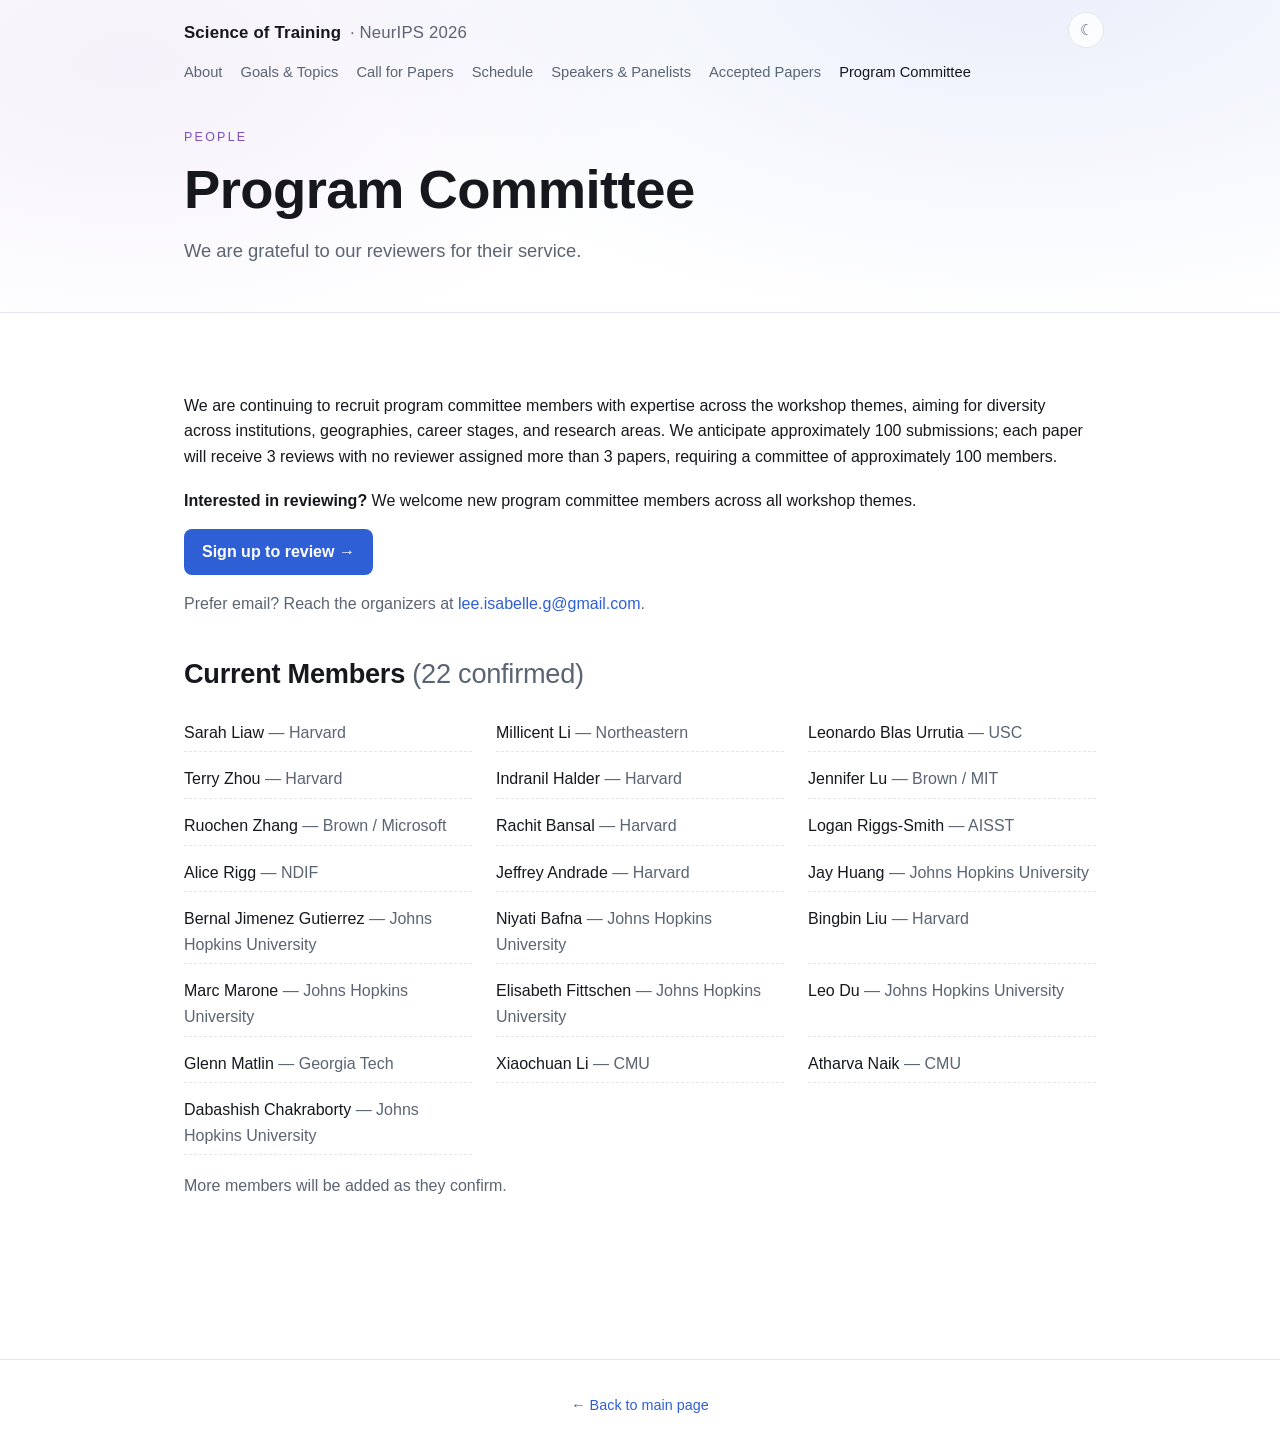
==== committee.html @ bef94667 "Add program committee sign-up form button Link the reviewer call-to-action to the Google Form (opens" ====
<!DOCTYPE html>
<html lang="en">
<head>
  <meta charset="UTF-8" />
  <meta name="viewport" content="width=device-width, initial-scale=1.0" />
  <title>Program Committee — Science of Training Workshop @ NeurIPS 2026</title>
  <link rel="icon" type="image/svg+xml" href="assets/logos/favicon.svg" />
  <link rel="apple-touch-icon" href="assets/logos/avatar-dark-1024.png" />
  <link rel="stylesheet" href="assets/styles.css" />
  <script>
    (function () {
      try {
        var t = localStorage.getItem('theme');
        if (t === 'light' || t === 'dark') document.documentElement.setAttribute('data-theme', t);
      } catch (e) {}
    })();
  </script>
</head>
<body>
  <button id="theme-toggle" class="theme-toggle" type="button" aria-label="Toggle theme">☾</button>
  <header class="hero compact">
    <nav class="nav">
      <a class="brand" href="index.html">Science of Training <span class="brand-sub">· NeurIPS 2026</span></a>
      <ul class="nav-links">
        <li><a href="index.html#about">About</a></li>
        <li><a href="index.html#goals">Goals &amp; Topics</a></li>
        <li><a href="index.html#cfp">Call for Papers</a></li>
        <li><a href="index.html#schedule">Schedule</a></li>
        <li><a href="index.html#speakers">Speakers &amp; Panelists</a></li>
        <li><a href="papers.html">Accepted Papers</a></li>
        <li><a href="committee.html" class="active">Program Committee</a></li>
      </ul>
    </nav>
    <div class="hero-inner">
      <p class="eyebrow">People</p>
      <h1>Program Committee</h1>
      <p class="tagline">We are grateful to our reviewers for their service.</p>
    </div>
  </header>

  <main>
    <section class="section">
      <p>
        We are continuing to recruit program committee members with expertise across the workshop
        themes, aiming for diversity across institutions, geographies, career stages, and research
        areas. We anticipate approximately 100 submissions; each paper will receive 3 reviews with
        no reviewer assigned more than 3 papers, requiring a committee of approximately 100 members.
      </p>

      <p style="margin-top:18px;"><strong>Interested in reviewing?</strong> We welcome new program committee members across all workshop themes.</p>
      <p class="cta-row">
        <a class="button" href="https://forms.gle/iaYjj65b7GomL1wN6" target="_blank" rel="noopener">Sign up to review →</a>
      </p>
      <p class="muted">Prefer email? Reach the organizers at <a href="mailto:lee.isabelle.g@gmail.com">lee.isabelle.g@gmail.com</a>.</p>

      <h2 style="margin-top:36px;">Current Members <span class="muted" style="font-weight:400;">(22 confirmed)</span></h2>
      <ul class="committee-list">
        <li><span class="pc-name">Sarah Liaw</span> <span class="pc-affil">— Harvard</span></li>
        <li><span class="pc-name">Millicent Li</span> <span class="pc-affil">— Northeastern</span></li>
        <li><span class="pc-name">Leonardo Blas Urrutia</span> <span class="pc-affil">— USC</span></li>
        <li><span class="pc-name">Terry Zhou</span> <span class="pc-affil">— Harvard</span></li>
        <li><span class="pc-name">Indranil Halder</span> <span class="pc-affil">— Harvard</span></li>
        <li><span class="pc-name">Jennifer Lu</span> <span class="pc-affil">— Brown / MIT</span></li>
        <li><span class="pc-name">Ruochen Zhang</span> <span class="pc-affil">— Brown / Microsoft</span></li>
        <li><span class="pc-name">Rachit Bansal</span> <span class="pc-affil">— Harvard</span></li>
        <li><span class="pc-name">Logan Riggs-Smith</span> <span class="pc-affil">— AISST</span></li>
        <li><span class="pc-name">Alice Rigg</span> <span class="pc-affil">— NDIF</span></li>
        <li><span class="pc-name">Jeffrey Andrade</span> <span class="pc-affil">— Harvard</span></li>
        <li><span class="pc-name">Jay Huang</span> <span class="pc-affil">— Johns Hopkins University</span></li>
        <li><span class="pc-name">Bernal Jimenez Gutierrez</span> <span class="pc-affil">— Johns Hopkins University</span></li>
        <li><span class="pc-name">Niyati Bafna</span> <span class="pc-affil">— Johns Hopkins University</span></li>
        <li><span class="pc-name">Bingbin Liu</span> <span class="pc-affil">— Harvard</span></li>
        <li><span class="pc-name">Marc Marone</span> <span class="pc-affil">— Johns Hopkins University</span></li>
        <li><span class="pc-name">Elisabeth Fittschen</span> <span class="pc-affil">— Johns Hopkins University</span></li>
        <li><span class="pc-name">Leo Du</span> <span class="pc-affil">— Johns Hopkins University</span></li>
        <li><span class="pc-name">Glenn Matlin</span> <span class="pc-affil">— Georgia Tech</span></li>
        <li><span class="pc-name">Xiaochuan Li</span> <span class="pc-affil">— CMU</span></li>
        <li><span class="pc-name">Atharva Naik</span> <span class="pc-affil">— CMU</span></li>
        <li><span class="pc-name">Dabashish Chakraborty</span> <span class="pc-affil">— Johns Hopkins University</span></li>
      </ul>
      <p class="muted" style="margin-top:18px;">More members will be added as they confirm.</p>
    </section>
  </main>

  <footer class="footer">
    <p><a href="index.html">← Back to main page</a></p>
  </footer>
  <script>
    (function () {
      var btn = document.getElementById('theme-toggle');
      if (!btn) return;
      var mq = window.matchMedia('(prefers-color-scheme: dark)');
      function current() {
        var t = document.documentElement.getAttribute('data-theme');
        if (t === 'light' || t === 'dark') return t;
        return mq.matches ? 'dark' : 'light';
      }
      function render() {
        var c = current();
        btn.textContent = c === 'dark' ? '☀' : '☾';
        btn.setAttribute('aria-label', c === 'dark' ? 'Switch to light theme' : 'Switch to dark theme');
      }
      btn.addEventListener('click', function () {
        var next = current() === 'dark' ? 'light' : 'dark';
        document.documentElement.setAttribute('data-theme', next);
        try { localStorage.setItem('theme', next); } catch (e) {}
        render();
      });
      mq.addEventListener && mq.addEventListener('change', render);
      render();
    })();
  </script>
</body>
</html>
---- assets/styles.css ----
/* Theme tokens
   - Light is the default in :root.
   - prefers-color-scheme: dark applies dark tokens when no explicit theme is set.
   - [data-theme="dark"] / [data-theme="light"] override the OS preference. */

:root,
:root[data-theme="light"] {
  color-scheme: light;
  --bg: #ffffff;
  --bg-alt: #f5f7fb;
  --surface: #ffffff;
  --fg: #16181d;
  --fg-muted: #5b6472;
  --accent: #2f5fd4;
  --accent-2: #7c4fc4;
  --accent-hover: #1f4cb8;
  --border: #e3e6ec;
  --border-soft: #ecedf2;
  --button-fg: #ffffff;
  --accent-soft-bg: rgba(47, 95, 212, 0.10);
  --accent-soft-border: rgba(47, 95, 212, 0.30);
  --accent-2-soft-bg: rgba(124, 79, 196, 0.10);
  --accent-2-soft-border: rgba(124, 79, 196, 0.30);
  --hero-glow-1: rgba(47, 95, 212, 0.10);
  --hero-glow-2: rgba(124, 79, 196, 0.08);
  --max: 960px;
}

:root[data-theme="dark"] {
  color-scheme: dark;
  --bg: #0b0d12;
  --bg-alt: #11141b;
  --surface: #161a23;
  --fg: #e6e8ef;
  --fg-muted: #9aa3b2;
  --accent: #7aa2f7;
  --accent-2: #bb9af7;
  --accent-hover: #9bbcff;
  --border: #232836;
  --border-soft: #1c2030;
  --button-fg: #0b0d12;
  --accent-soft-bg: rgba(122, 162, 247, 0.15);
  --accent-soft-border: rgba(122, 162, 247, 0.35);
  --accent-2-soft-bg: rgba(187, 154, 247, 0.12);
  --accent-2-soft-border: rgba(187, 154, 247, 0.35);
  --hero-glow-1: rgba(122, 162, 247, 0.18);
  --hero-glow-2: rgba(187, 154, 247, 0.12);
}

@media (prefers-color-scheme: dark) {
  :root:not([data-theme]) {
    color-scheme: dark;
    --bg: #0b0d12;
    --bg-alt: #11141b;
    --surface: #161a23;
    --fg: #e6e8ef;
    --fg-muted: #9aa3b2;
    --accent: #7aa2f7;
    --accent-2: #bb9af7;
    --accent-hover: #9bbcff;
    --border: #232836;
    --border-soft: #1c2030;
    --button-fg: #0b0d12;
    --accent-soft-bg: rgba(122, 162, 247, 0.15);
    --accent-soft-border: rgba(122, 162, 247, 0.35);
    --accent-2-soft-bg: rgba(187, 154, 247, 0.12);
    --accent-2-soft-border: rgba(187, 154, 247, 0.35);
    --hero-glow-1: rgba(122, 162, 247, 0.18);
    --hero-glow-2: rgba(187, 154, 247, 0.12);
  }
}

* { box-sizing: border-box; }

html, body {
  margin: 0;
  padding: 0;
  background: var(--bg);
  color: var(--fg);
  font-family: -apple-system, BlinkMacSystemFont, "Segoe UI", "Inter", Roboto,
    "Helvetica Neue", Arial, sans-serif;
  line-height: 1.6;
  -webkit-font-smoothing: antialiased;
}

a { color: var(--accent); text-decoration: none; }
a:hover { text-decoration: underline; }

/* Hero */
.hero {
  background:
    radial-gradient(1200px 600px at 80% -10%, var(--hero-glow-1), transparent 60%),
    radial-gradient(900px 500px at 10% 20%, var(--hero-glow-2), transparent 60%),
    var(--bg);
  border-bottom: 1px solid var(--border);
  padding-bottom: 80px;
}
.hero.compact { padding-bottom: 24px; }

.nav {
  display: flex;
  align-items: center;
  justify-content: space-between;
  flex-wrap: wrap;
  gap: 12px;
  max-width: var(--max);
  margin: 0 auto;
  padding: 20px 24px;
}
.brand {
  font-weight: 700;
  font-size: 1.05rem;
  letter-spacing: 0.01em;
  color: var(--fg);
}

/* Theme-aware image swap: any element with .logo-light is shown in light mode,
   .logo-dark in dark mode. Works with the data-theme override and the
   prefers-color-scheme fallback. */
.logo-dark { display: none; }
:root[data-theme="dark"] .logo-light { display: none; }
:root[data-theme="dark"] .logo-dark { display: block; }
@media (prefers-color-scheme: dark) {
  :root:not([data-theme]) .logo-light { display: none; }
  :root:not([data-theme]) .logo-dark { display: block; }
}

/* Hero lockup figure */
.hero-lockup {
  margin: 0 0 22px;
  line-height: 1;
}
.hero-lockup img {
  width: 100%;
  max-width: 740px;
  height: auto;
}
.brand-sub {
  color: var(--fg-muted);
  font-weight: 400;
  margin-left: 4px;
}
.nav-links {
  list-style: none;
  display: flex;
  align-items: center;
  gap: 18px;
  flex-wrap: wrap;
  margin: 0;
  padding: 0;
}
.nav-links a {
  color: var(--fg-muted);
  font-size: 0.92rem;
}
.nav-links a:hover,
.nav-links a.active {
  color: var(--fg);
  text-decoration: none;
}

/* Theme toggle — pinned just above the right edge of the nav content */
.theme-toggle {
  position: fixed;
  top: 12px;
  right: max(16px, calc((100vw - var(--max)) / 2 + 16px));
  z-index: 50;
  background: color-mix(in srgb, var(--bg) 78%, transparent);
  backdrop-filter: blur(8px);
  -webkit-backdrop-filter: blur(8px);
  border: 1px solid var(--border);
  color: var(--fg-muted);
  border-radius: 999px;
  width: 36px;
  height: 36px;
  display: inline-flex;
  align-items: center;
  justify-content: center;
  cursor: pointer;
  font-size: 0.95rem;
  line-height: 1;
  padding: 0;
  font-family: inherit;
  transition: color 0.15s ease, border-color 0.15s ease, background 0.15s ease;
}
.theme-toggle:hover {
  color: var(--fg);
  border-color: var(--fg-muted);
}
.theme-toggle:focus-visible {
  outline: 2px solid var(--accent);
  outline-offset: 2px;
}

.hero-inner {
  max-width: var(--max);
  margin: 0 auto;
  padding: 60px 24px 0;
}
@media (max-width: 600px) {
  .hero { padding-bottom: 48px; }
  .hero-inner { padding: 24px 14px 0; }
  .nav { padding: 14px 16px; }
  .section { padding: 40px 16px; }

  /* Compact nav: smaller text, tighter gap, drop the redundant subtitle */
  .brand { font-size: 0.95rem; }
  .brand-sub { display: none; }
  .nav-links { gap: 10px 14px; }
  .nav-links a { font-size: 0.82rem; }

  /* Give the hero lockup a touch more room on small screens */
  .hero-lockup { margin-bottom: 18px; }
}
.hero.compact .hero-inner { padding-top: 24px; }

.eyebrow {
  text-transform: uppercase;
  letter-spacing: 0.18em;
  font-size: 0.78rem;
  color: var(--accent-2);
  margin: 0 0 12px;
}
.hero h1 {
  font-size: clamp(2rem, 4.5vw, 3.4rem);
  line-height: 1.1;
  margin: 0 0 16px;
  letter-spacing: -0.01em;
}
.tagline {
  font-size: 1.15rem;
  color: var(--fg-muted);
  margin: 0 0 22px;
  max-width: 640px;
}
.meta {
  display: flex;
  gap: 22px;
  color: var(--fg-muted);
  font-size: 0.95rem;
  flex-wrap: wrap;
  margin: 0;
}

/* Sections */
main { padding-bottom: 80px; }
.section {
  max-width: var(--max);
  margin: 0 auto;
  padding: 64px 24px;
}
.section.alt {
  background: var(--bg-alt);
  max-width: 100%;
  border-top: 1px solid var(--border);
  border-bottom: 1px solid var(--border);
}
.section.alt > * {
  max-width: var(--max);
  margin-left: auto;
  margin-right: auto;
}
.section h2 {
  font-size: 1.7rem;
  margin: 0 0 18px;
  letter-spacing: -0.01em;
}
.section h3 {
  margin-top: 28px;
  font-size: 1.1rem;
  color: var(--fg);
}
.muted { color: var(--fg-muted); }

.topics {
  columns: 2;
  column-gap: 32px;
  padding-left: 18px;
  margin: 8px 0 0;
}
.topics li { margin: 4px 0; }
@media (max-width: 600px) { .topics { columns: 1; } }

/* Goals grid */
.goals-grid {
  display: grid;
  grid-template-columns: repeat(auto-fit, minmax(260px, 1fr));
  gap: 18px;
  margin-top: 24px;
}
.goal {
  background: var(--surface);
  border: 1px solid var(--border);
  border-radius: 12px;
  padding: 22px;
}
.goal-title {
  margin: 0 0 4px;
  font-size: 1.5rem;
  letter-spacing: -0.01em;
  color: var(--fg);
}
.goal-num {
  color: var(--accent-2);
  margin-right: 6px;
}
.goal-sub {
  margin: 0 0 14px;
  color: var(--fg-muted);
  font-size: 0.95rem;
}
.goal ul {
  padding-left: 18px;
  margin: 0;
  color: var(--fg-muted);
  font-size: 0.95rem;
}
.goal ul li { margin: 6px 0; }

.status {
  display: inline-block;
  font-size: 0.72rem;
  text-transform: uppercase;
  letter-spacing: 0.1em;
  padding: 2px 8px;
  border-radius: 999px;
  margin-top: 8px;
}
.status.confirmed {
  background: var(--accent-soft-bg);
  color: var(--accent);
  border: 1px solid var(--accent-soft-border);
}
.status.tentative {
  background: var(--accent-2-soft-bg);
  color: var(--accent-2);
  border: 1px solid var(--accent-2-soft-border);
}

/* Dates */
.dates-grid {
  display: grid;
  grid-template-columns: repeat(auto-fit, minmax(180px, 1fr));
  gap: 14px;
  margin: 24px 0;
}
.date-card {
  background: var(--surface);
  border: 1px solid var(--border);
  border-radius: 10px;
  padding: 16px;
}
.date-label {
  font-size: 0.8rem;
  text-transform: uppercase;
  letter-spacing: 0.08em;
  color: var(--fg-muted);
  margin: 0 0 6px;
}
.date-value {
  font-size: 1.1rem;
  font-weight: 600;
  margin: 0;
}

.cta-row { margin-top: 12px; }
.button {
  display: inline-block;
  background: var(--accent);
  color: var(--button-fg);
  font-weight: 600;
  padding: 10px 18px;
  border-radius: 8px;
}
.button:hover { background: var(--accent-hover); text-decoration: none; }

/* Schedule */
.schedule {
  width: 100%;
  border-collapse: collapse;
  margin-top: 16px;
  display: block;
  overflow-x: auto;
  -webkit-overflow-scrolling: touch;
}
.schedule td {
  padding: 10px 12px;
  border-bottom: 1px solid var(--border);
  vertical-align: top;
}
.schedule .time {
  width: 80px;
  color: var(--accent);
  font-variant-numeric: tabular-nums;
  white-space: nowrap;
}

/* Info dot + popover bubble */
.info-dot {
  anchor-name: --dbg-anchor;
  appearance: none;
  display: inline-flex;
  align-items: center;
  justify-content: center;
  width: 18px;
  height: 18px;
  margin-left: 7px;
  padding: 0;
  border: 1px solid var(--accent-soft-border);
  border-radius: 50%;
  background: var(--accent-soft-bg);
  color: var(--accent);
  font-size: 0.72rem;
  font-weight: 700;
  line-height: 1;
  cursor: pointer;
  vertical-align: middle;
  transition: background 0.15s ease, transform 0.15s ease;
}
.info-dot:hover { background: var(--accent-soft-border); transform: translateY(-1px); }
.info-dot:focus-visible { outline: 2px solid var(--accent); outline-offset: 2px; }

.bubble {
  max-width: min(340px, calc(100vw - 32px));
  margin: 0;
  padding: 14px 16px;
  border: 1px solid var(--border);
  border-radius: 12px;
  background: var(--surface);
  color: var(--fg);
  box-shadow: 0 14px 40px rgba(0, 0, 0, 0.22);
  font-size: 0.9rem;
  line-height: 1.55;
}
.bubble p { margin: 0; }
.bubble p + p { margin-top: 8px; }
.bubble .bubble-title {
  font-weight: 700;
  color: var(--accent);
  margin-bottom: 6px;
}

/* Anchor the bubble just to the right of the dot where supported; otherwise
   it stays a centered card. Flips to the left/below if there's no room. */
@supports (anchor-name: --a) {
  .bubble {
    position: fixed;
    position-anchor: --dbg-anchor;
    top: anchor(top);
    left: anchor(right);
    margin-left: 10px;
    position-try-fallbacks: flip-inline, flip-block;
  }
}

/* Speakers */
.speakers-grid {
  display: grid;
  grid-template-columns: repeat(auto-fit, minmax(180px, 1fr));
  gap: 16px;
  margin-top: 16px;
}
.speaker {
  background: var(--surface);
  border: 1px solid var(--border);
  border-radius: 10px;
  padding: 16px;
}
.speaker .name { margin: 0; font-weight: 600; }
.speaker .affil { margin: 4px 0 0; color: var(--fg-muted); font-size: 0.9rem; }

/* Organizers */
.organizers-grid {
  display: grid;
  grid-template-columns: repeat(auto-fit, minmax(300px, 1fr));
  gap: 16px;
  margin-top: 16px;
}
.organizer {
  background: var(--surface);
  border: 1px solid var(--border);
  border-radius: 10px;
  padding: 18px 20px;
}
.organizer .name { margin: 0; font-weight: 600; }
.organizer .affil { margin: 4px 0 10px; color: var(--fg-muted); font-size: 0.9rem; }
.organizer .interests {
  margin: 6px 0 0;
  font-size: 0.85rem;
  color: var(--accent-2);
  font-style: italic;
  letter-spacing: 0.01em;
}

.bio-details {
  margin-top: 12px;
  border-top: 1px dashed var(--border);
  padding-top: 10px;
}
.bio-details summary {
  cursor: pointer;
  font-size: 0.85rem;
  color: var(--accent);
  list-style: none;
  user-select: none;
}
.bio-details summary::-webkit-details-marker { display: none; }
.bio-details summary::before {
  content: "▸ ";
  display: inline-block;
  transition: transform 0.15s ease;
}
.bio-details[open] summary::before {
  content: "▾ ";
}
.bio-details summary:hover { color: var(--accent-hover); }
.bio-details .bio {
  margin: 10px 0 0;
  font-size: 0.9rem;
  color: var(--fg-muted);
  line-height: 1.55;
}

/* Papers */
.papers {
  list-style: decimal;
  padding-left: 22px;
}
.papers li { margin: 18px 0; }
.paper-title { margin: 0; font-weight: 600; }
.paper-authors { margin: 4px 0 0; color: var(--fg-muted); font-size: 0.95rem; }
.paper-links { margin: 6px 0 0; font-size: 0.9rem; }

/* Committee */
.committee-list {
  list-style: none;
  padding: 0;
  margin: 16px 0 0;
  display: grid;
  grid-template-columns: repeat(auto-fit, minmax(260px, 1fr));
  gap: 8px 24px;
}
.committee-list li {
  padding: 6px 0;
  border-bottom: 1px dashed var(--border);
}
.pc-name { font-weight: 500; }
.pc-affil { color: var(--fg-muted); }

/* Footer */
.footer {
  border-top: 1px solid var(--border);
  padding: 20px 24px;
  text-align: center;
  color: var(--fg-muted);
  font-size: 0.9rem;
}
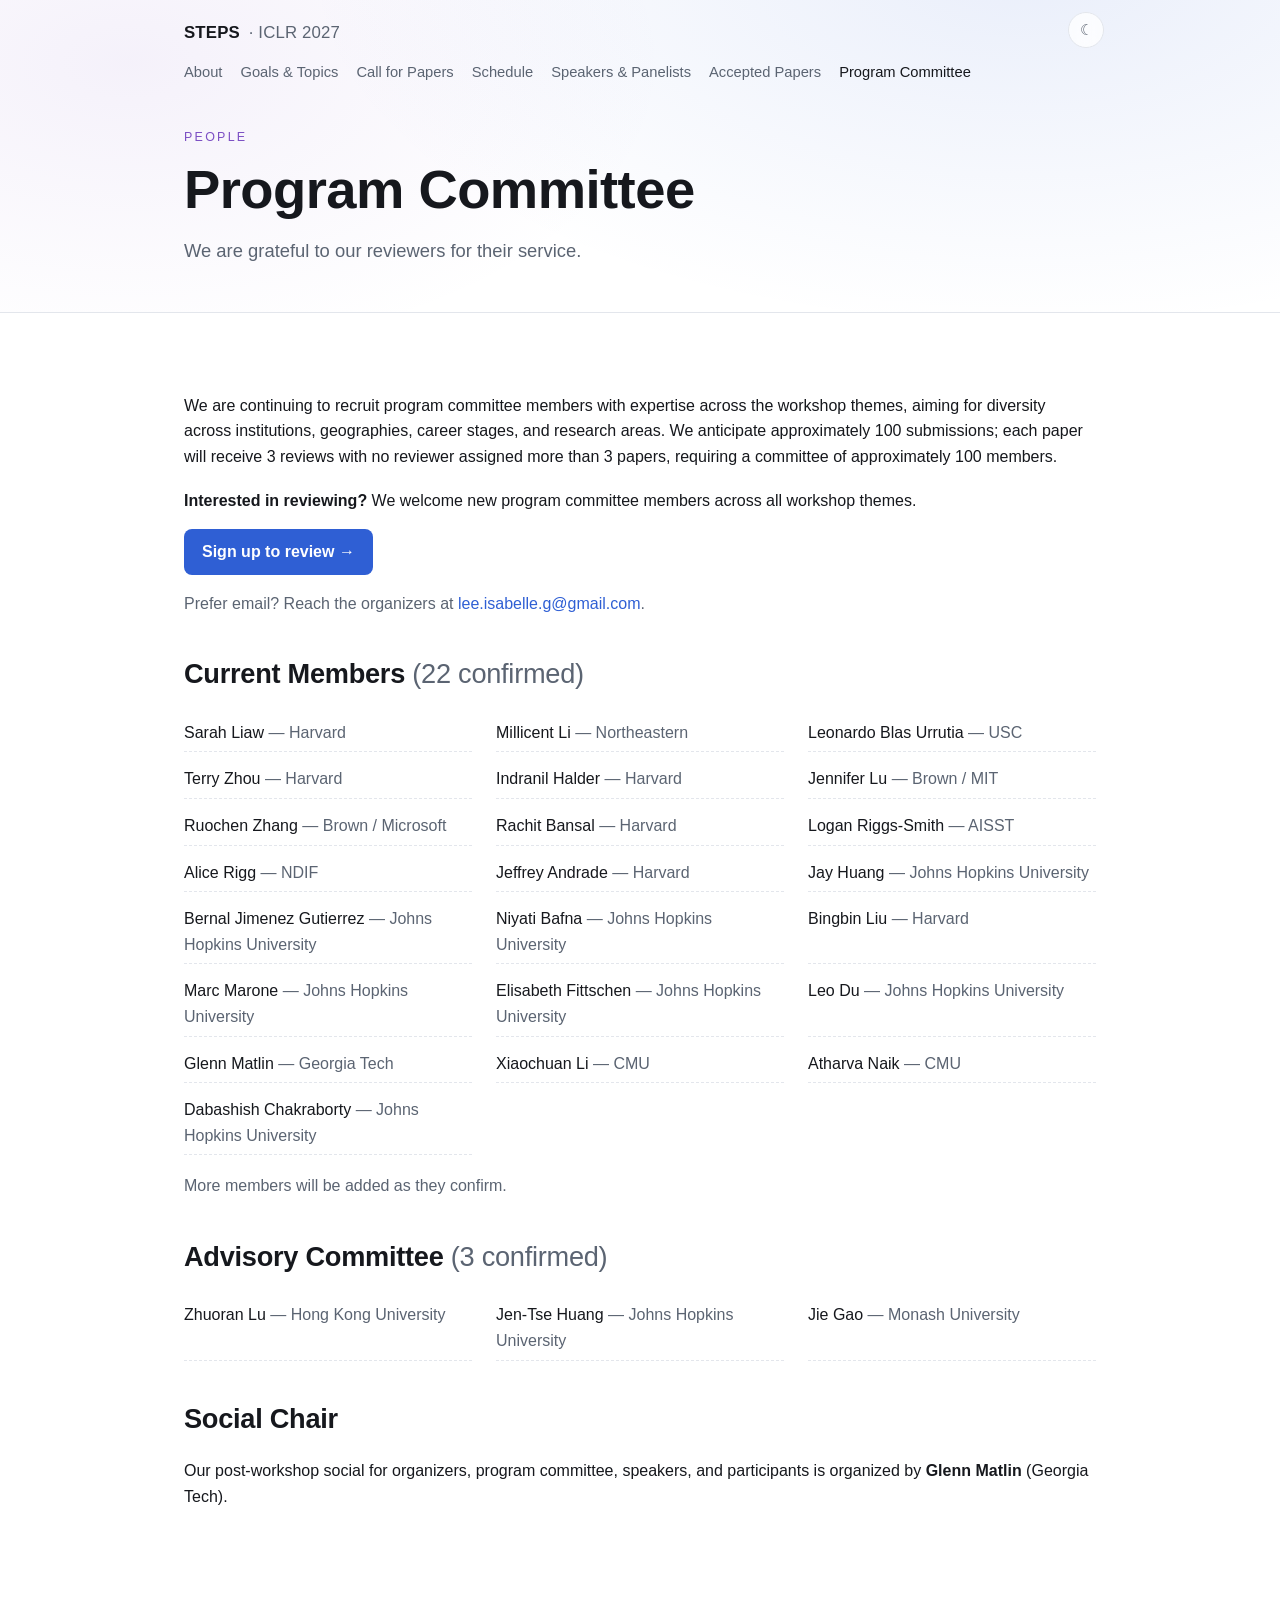
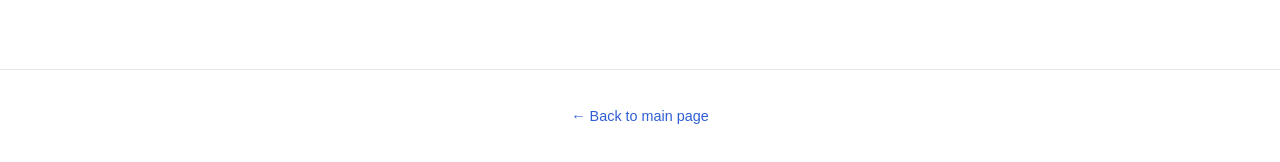
==== commit 734be2bb: "update for iclr" ====
--- a/committee.html
+++ b/committee.html
@@ -3,7 +3,7 @@
 <head>
   <meta charset="UTF-8" />
   <meta name="viewport" content="width=device-width, initial-scale=1.0" />
-  <title>Program Committee — Science of Training Workshop @ NeurIPS 2026</title>
+  <title>Program Committee — STEPS Workshop @ ICLR 2027</title>
   <link rel="icon" type="image/svg+xml" href="assets/logos/favicon.svg" />
   <link rel="apple-touch-icon" href="assets/logos/avatar-dark-1024.png" />
   <link rel="stylesheet" href="assets/styles.css" />
@@ -20,7 +20,7 @@
   <button id="theme-toggle" class="theme-toggle" type="button" aria-label="Toggle theme">☾</button>
   <header class="hero compact">
     <nav class="nav">
-      <a class="brand" href="index.html">Science of Training <span class="brand-sub">· NeurIPS 2026</span></a>
+      <a class="brand" href="index.html">STEPS <span class="brand-sub">· ICLR 2027</span></a>
       <ul class="nav-links">
         <li><a href="index.html#about">About</a></li>
         <li><a href="index.html#goals">Goals &amp; Topics</a></li>
@@ -79,6 +79,17 @@
         <li><span class="pc-name">Dabashish Chakraborty</span> <span class="pc-affil">— Johns Hopkins University</span></li>
       </ul>
       <p class="muted" style="margin-top:18px;">More members will be added as they confirm.</p>
+
+      <h2 style="margin-top:36px;">Advisory Committee <span class="muted" style="font-weight:400;">(3 confirmed)</span></h2>
+      <ul class="committee-list">
+        <li><span class="pc-name">Zhuoran Lu</span> <span class="pc-affil">— Hong Kong University</span></li>
+        <li><span class="pc-name">Jen-Tse Huang</span> <span class="pc-affil">— Johns Hopkins University</span></li>
+        <li><span class="pc-name">Jie Gao</span> <span class="pc-affil">— Monash University</span></li>
+      </ul>
+
+      <h2 style="margin-top:36px;">Social Chair</h2>
+      <p>Our post-workshop social for organizers, program committee, speakers, and participants is
+        organized by <strong>Glenn Matlin</strong> (Georgia Tech).</p>
     </section>
   </main>
 
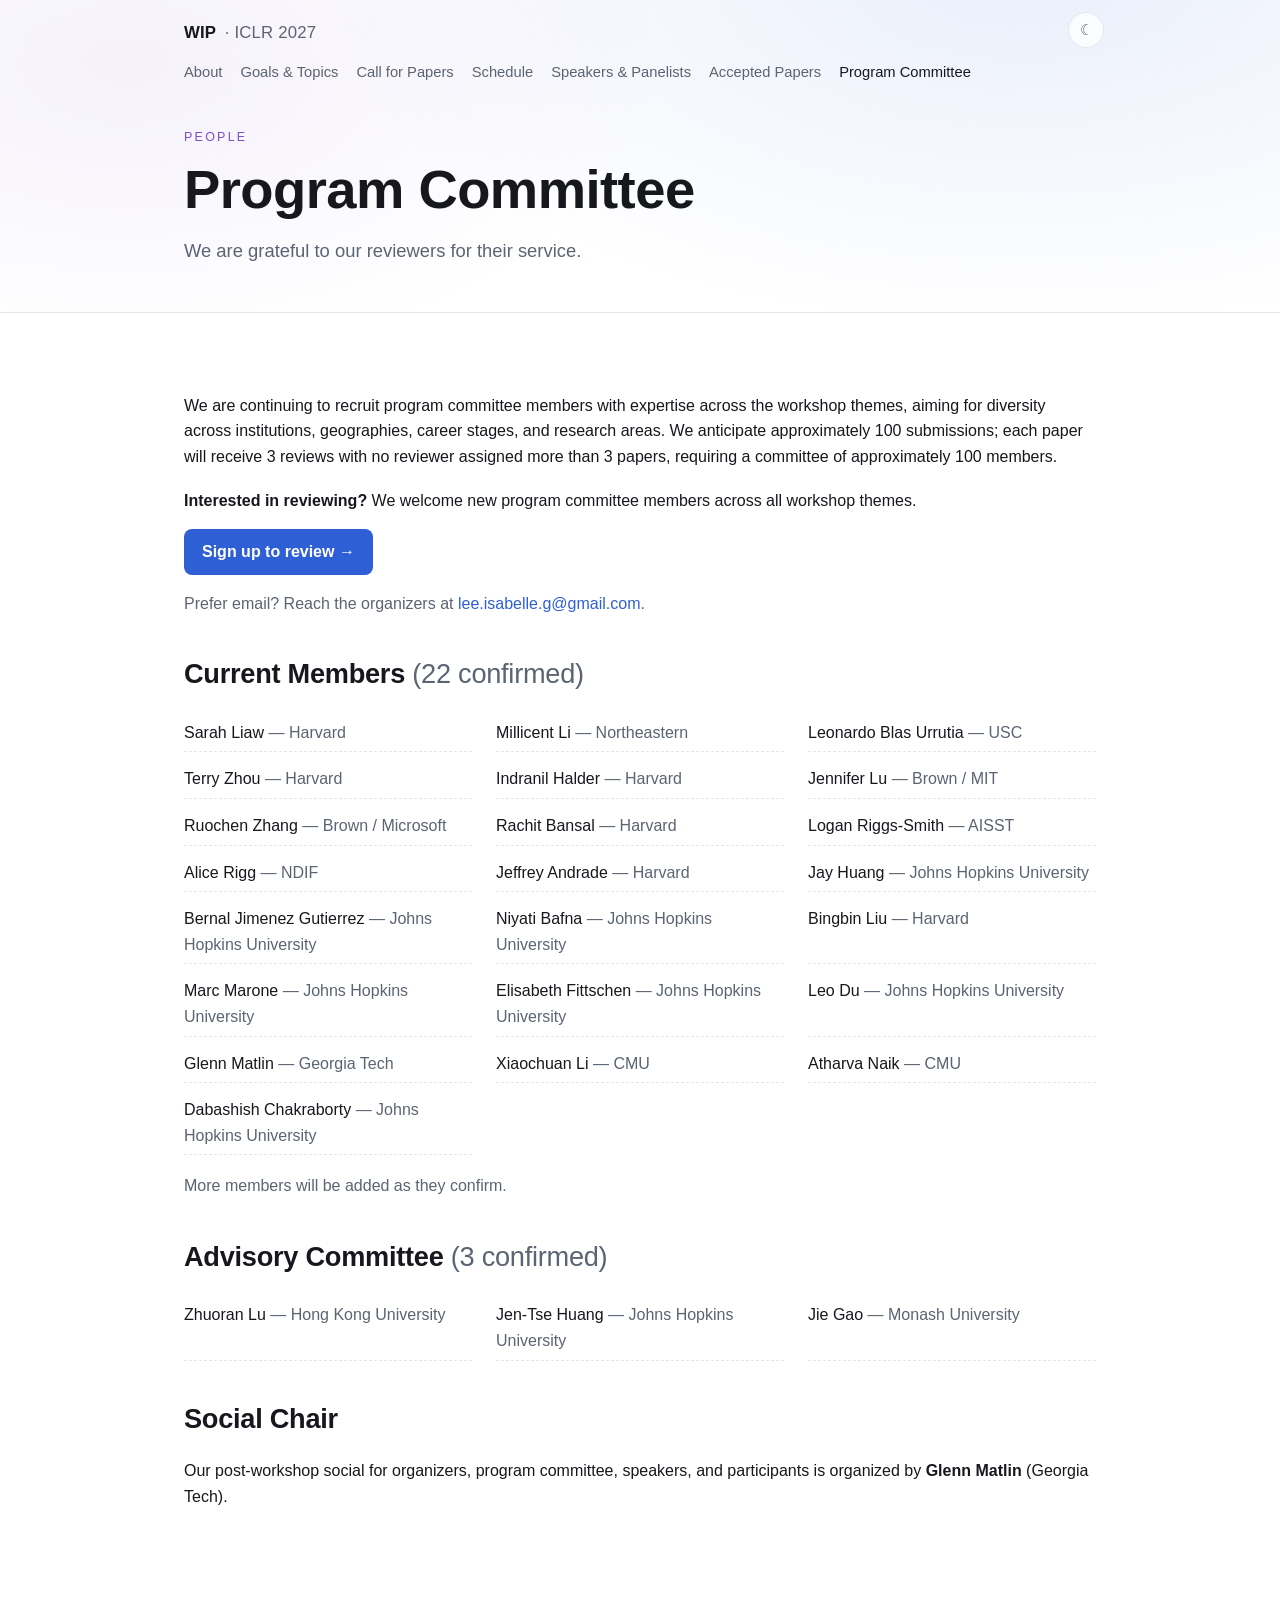
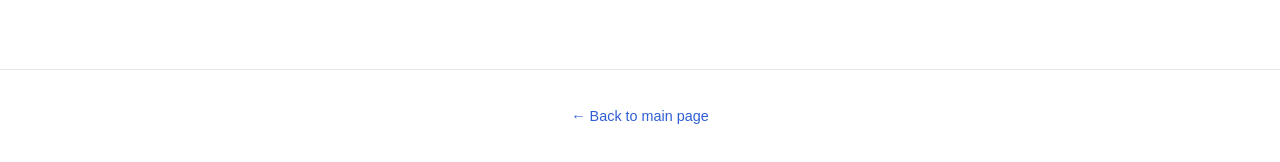
==== commit 53d7a2ff: "some redesigns w/ claude!" ====
--- a/committee.html
+++ b/committee.html
@@ -3,7 +3,7 @@
 <head>
   <meta charset="UTF-8" />
   <meta name="viewport" content="width=device-width, initial-scale=1.0" />
-  <title>Program Committee — STEPS Workshop @ ICLR 2027</title>
+  <title>Program Committee — WIP Workshop @ ICLR 2027</title>
   <link rel="icon" type="image/svg+xml" href="assets/logos/favicon.svg" />
   <link rel="apple-touch-icon" href="assets/logos/avatar-dark-1024.png" />
   <link rel="stylesheet" href="assets/styles.css" />
@@ -20,7 +20,7 @@
   <button id="theme-toggle" class="theme-toggle" type="button" aria-label="Toggle theme">☾</button>
   <header class="hero compact">
     <nav class="nav">
-      <a class="brand" href="index.html">STEPS <span class="brand-sub">· ICLR 2027</span></a>
+      <a class="brand" href="index.html">WIP <span class="brand-sub">· ICLR 2027</span></a>
       <ul class="nav-links">
         <li><a href="index.html#about">About</a></li>
         <li><a href="index.html#goals">Goals &amp; Topics</a></li>
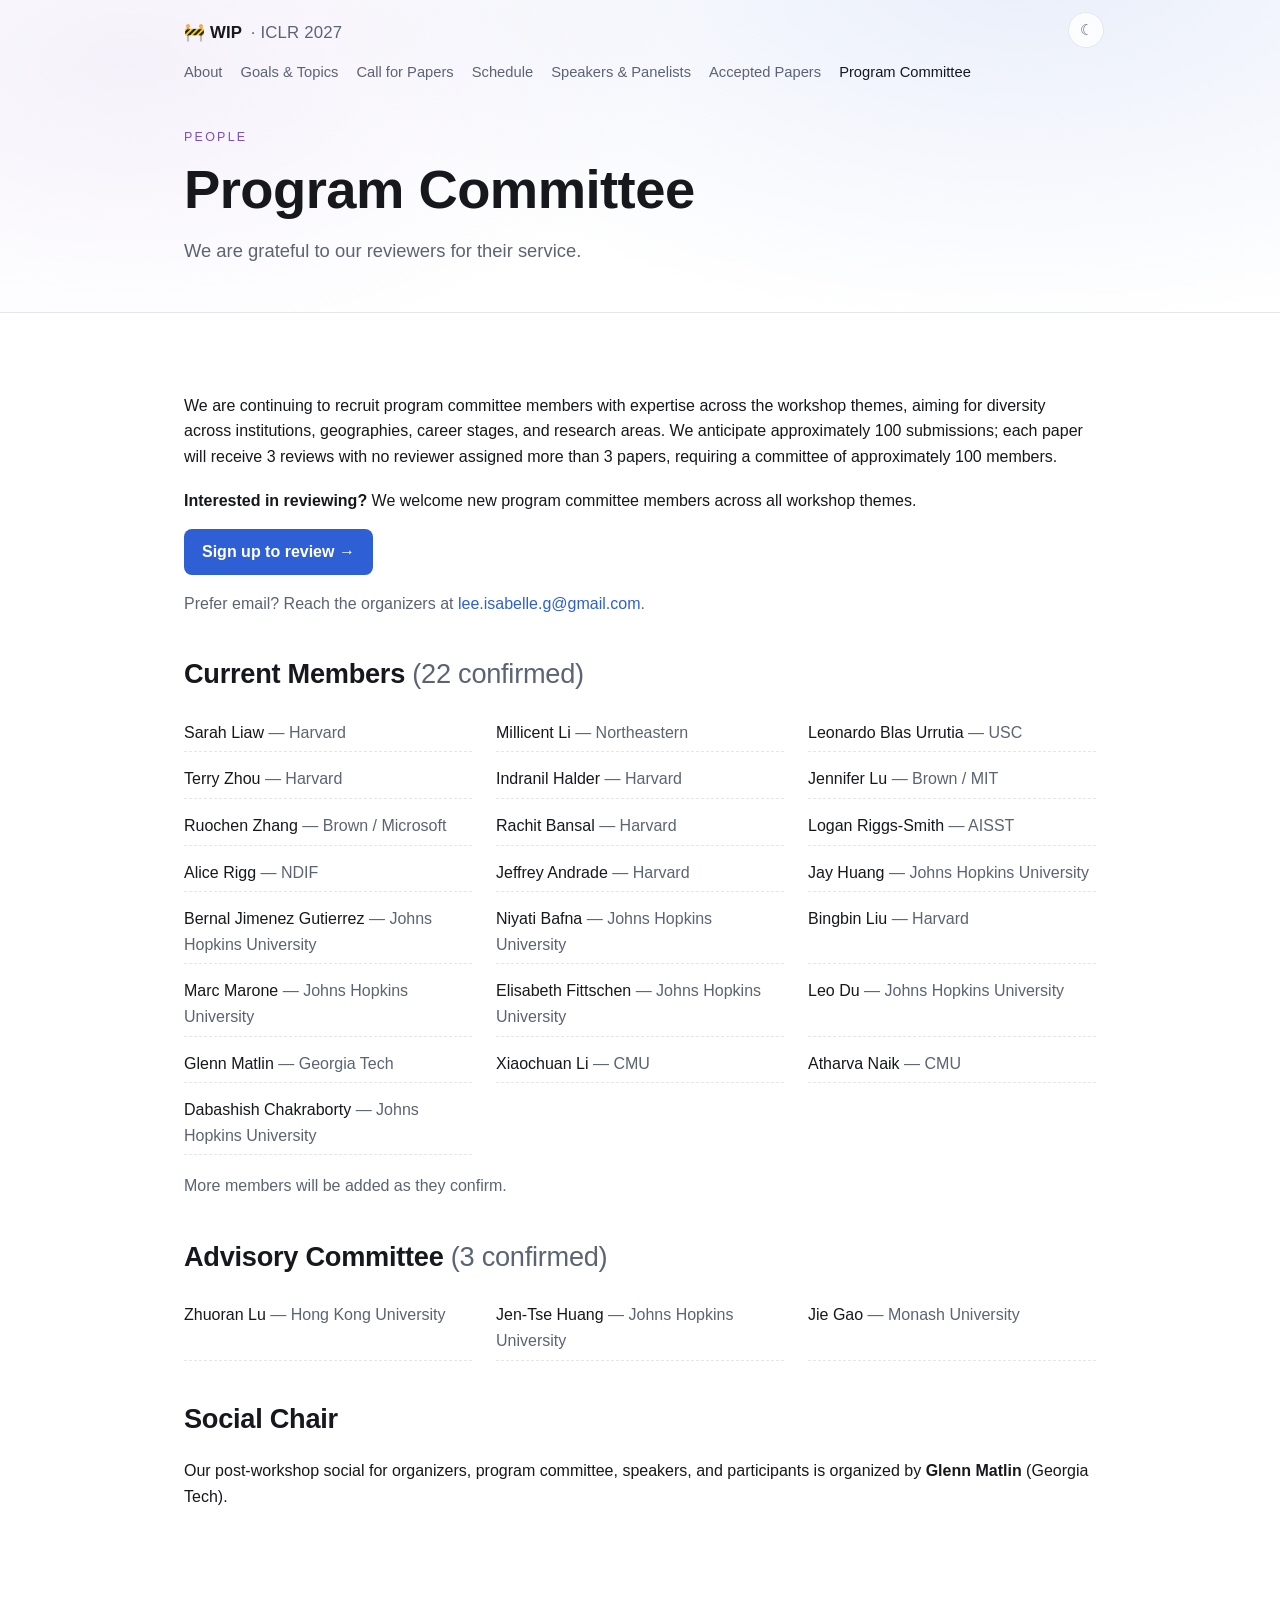
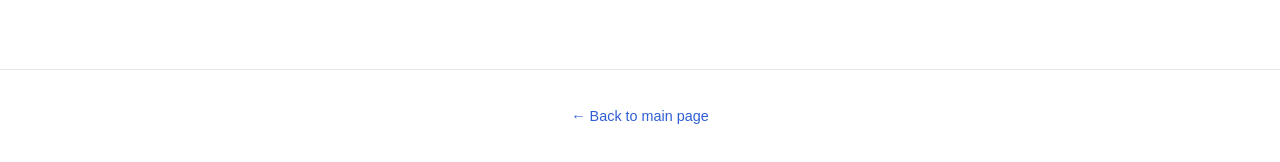
==== commit 10784095: "Add emoji to nav brand and hero; trim lockup banner; set SF venue - Nav brand becomes "🚧 WIP" on all" ====
--- a/committee.html
+++ b/committee.html
@@ -20,7 +20,7 @@
   <button id="theme-toggle" class="theme-toggle" type="button" aria-label="Toggle theme">☾</button>
   <header class="hero compact">
     <nav class="nav">
-      <a class="brand" href="index.html">WIP <span class="brand-sub">· ICLR 2027</span></a>
+      <a class="brand" href="index.html">🚧 WIP <span class="brand-sub">· ICLR 2027</span></a>
       <ul class="nav-links">
         <li><a href="index.html#about">About</a></li>
         <li><a href="index.html#goals">Goals &amp; Topics</a></li>
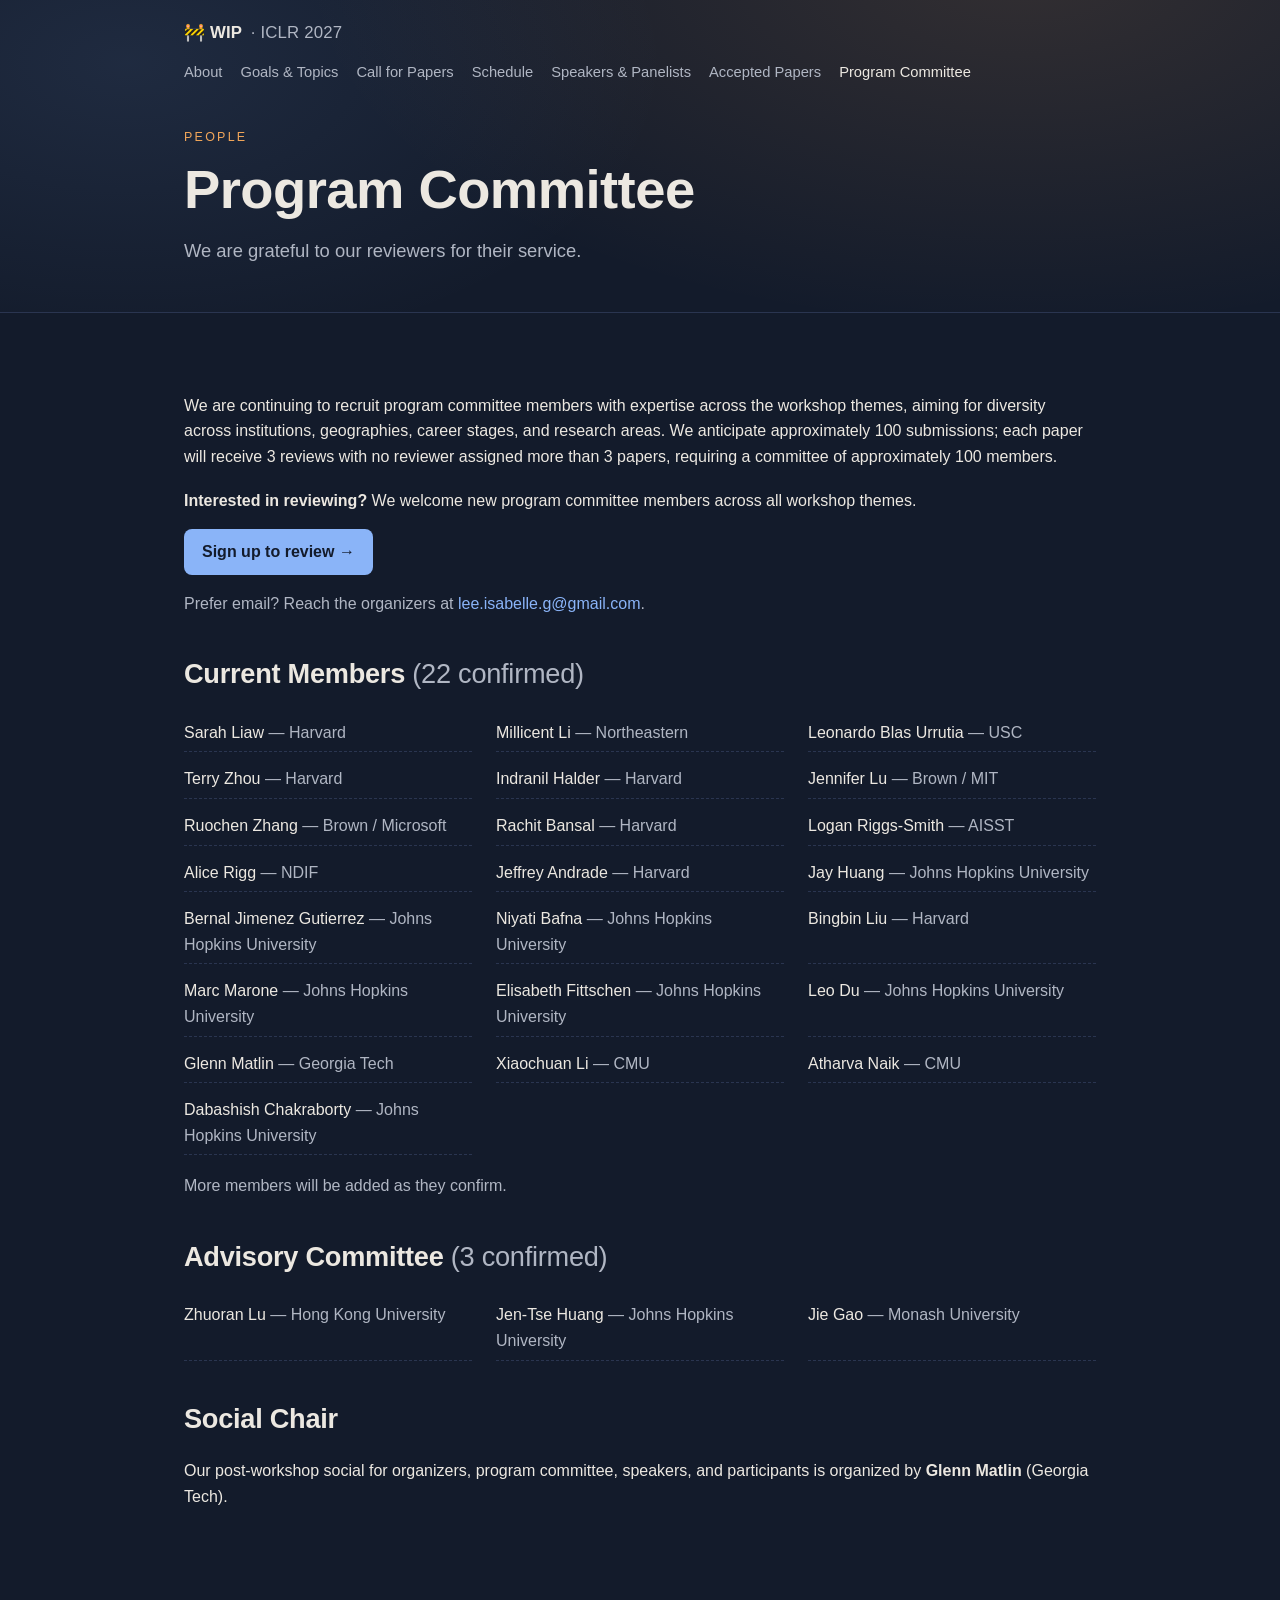
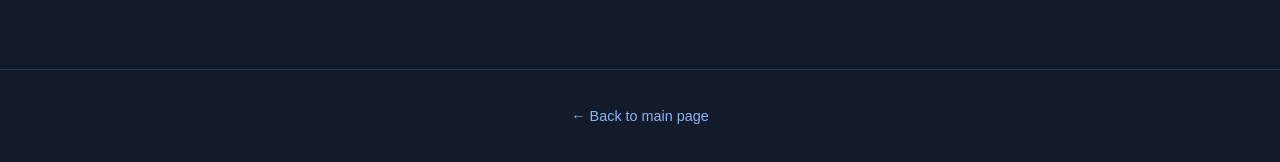
==== commit c9190614: "Add Lands End sunset hero photo; go dark-only with sunset palette - Fixed hero photo (Lands End & Su" ====
--- a/committee.html
+++ b/committee.html
@@ -1,23 +1,16 @@
 <!DOCTYPE html>
-<html lang="en">
+<html lang="en" data-theme="dark">
 <head>
   <meta charset="UTF-8" />
   <meta name="viewport" content="width=device-width, initial-scale=1.0" />
   <title>Program Committee — WIP Workshop @ ICLR 2027</title>
   <link rel="icon" type="image/svg+xml" href="assets/logos/favicon.svg" />
   <link rel="apple-touch-icon" href="assets/logos/avatar-dark-1024.png" />
-  <link rel="stylesheet" href="assets/styles.css" />
-  <script>
-    (function () {
-      try {
-        var t = localStorage.getItem('theme');
-        if (t === 'light' || t === 'dark') document.documentElement.setAttribute('data-theme', t);
-      } catch (e) {}
-    })();
-  </script>
+  <link rel="stylesheet" href="assets/styles.css?v=20261007" />
+  <!-- Light mode disabled for now: theme is pinned to dark on <html>. To re-enable,
+       restore the saved-theme script here and the #theme-toggle button. -->
 </head>
 <body>
-  <button id="theme-toggle" class="theme-toggle" type="button" aria-label="Toggle theme">☾</button>
   <header class="hero compact">
     <nav class="nav">
       <a class="brand" href="index.html">🚧 WIP <span class="brand-sub">· ICLR 2027</span></a>
--- a/assets/styles.css
+++ b/assets/styles.css
@@ -3,70 +3,109 @@
    - prefers-color-scheme: dark applies dark tokens when no explicit theme is set.
    - [data-theme="dark"] / [data-theme="light"] override the OS preference. */
 
+/* Palette: "Ocean Beach at golden hour" — warm sand + Pacific blue + sunset
+   amber, to sit with the hero photos. */
+
 :root,
 :root[data-theme="light"] {
   color-scheme: light;
-  --bg: #ffffff;
-  --bg-alt: #f5f7fb;
+  --bg: #fdfbf7;
+  --bg-alt: #f7f2ea;
   --surface: #ffffff;
-  --fg: #16181d;
-  --fg-muted: #5b6472;
-  --accent: #2f5fd4;
-  --accent-2: #7c4fc4;
-  --accent-hover: #1f4cb8;
-  --border: #e3e6ec;
-  --border-soft: #ecedf2;
+  --fg: #1b1d24;
+  --fg-muted: #5e6370;
+  --accent: #1f4fa8;
+  --accent-2: #b0501a;
+  --accent-hover: #173d85;
+  --border: #ebe4d8;
+  --border-soft: #f3eee5;
   --button-fg: #ffffff;
-  --accent-soft-bg: rgba(47, 95, 212, 0.10);
-  --accent-soft-border: rgba(47, 95, 212, 0.30);
-  --accent-2-soft-bg: rgba(124, 79, 196, 0.10);
-  --accent-2-soft-border: rgba(124, 79, 196, 0.30);
-  --hero-glow-1: rgba(47, 95, 212, 0.10);
-  --hero-glow-2: rgba(124, 79, 196, 0.08);
+  --accent-soft-bg: rgba(31, 79, 168, 0.08);
+  --accent-soft-border: rgba(31, 79, 168, 0.28);
+  --accent-2-soft-bg: rgba(176, 80, 26, 0.09);
+  --accent-2-soft-border: rgba(176, 80, 26, 0.30);
+  --hero-glow-1: rgba(240, 150, 60, 0.16);
+  --hero-glow-2: rgba(31, 79, 168, 0.06);
+  --hero-photo-opacity: 1;
+  --hero-fog: rgba(253, 251, 247, 0.35);
+  --nav-fog: rgba(253, 251, 247, 0.88);
+  --page-glass: rgba(253, 251, 247, 0.55);
+  --page-glass-alt: rgba(247, 242, 234, 0.25);
+  --hero-nav: #3d4250;
+  --hero-nav-glow: none;
+  --hero-text: #1f2229;
+  --hero-text-glow: none;
+  --lockup-bg: rgba(255, 255, 255, 0.34);
+  --lockup-border: rgba(255, 255, 255, 0.7);
+  --lockup-shadow: rgba(120, 80, 30, 0.10);
   --max: 960px;
 }
 
 :root[data-theme="dark"] {
   color-scheme: dark;
-  --bg: #0b0d12;
-  --bg-alt: #11141b;
-  --surface: #161a23;
-  --fg: #e6e8ef;
-  --fg-muted: #9aa3b2;
-  --accent: #7aa2f7;
-  --accent-2: #bb9af7;
-  --accent-hover: #9bbcff;
-  --border: #232836;
-  --border-soft: #1c2030;
-  --button-fg: #0b0d12;
-  --accent-soft-bg: rgba(122, 162, 247, 0.15);
-  --accent-soft-border: rgba(122, 162, 247, 0.35);
-  --accent-2-soft-bg: rgba(187, 154, 247, 0.12);
-  --accent-2-soft-border: rgba(187, 154, 247, 0.35);
-  --hero-glow-1: rgba(122, 162, 247, 0.18);
-  --hero-glow-2: rgba(187, 154, 247, 0.12);
+  --bg: #131b2b;
+  --bg-alt: #182236;
+  --surface: #1d2840;
+  --fg: #ece8e1;
+  --fg-muted: #b0b6c3;
+  --accent: #8ab4f8;
+  --accent-2: #f2a65a;
+  --accent-hover: #a8c7fa;
+  --border: #2a3550;
+  --border-soft: #222c42;
+  --button-fg: #131b2b;
+  --accent-soft-bg: rgba(138, 180, 248, 0.14);
+  --accent-soft-border: rgba(138, 180, 248, 0.35);
+  --accent-2-soft-bg: rgba(242, 166, 90, 0.12);
+  --accent-2-soft-border: rgba(242, 166, 90, 0.35);
+  --hero-glow-1: rgba(242, 166, 90, 0.14);
+  --hero-glow-2: rgba(138, 180, 248, 0.10);
+  --hero-photo-opacity: 0.85;
+  --hero-fog: rgba(19, 27, 43, 0.50);
+  --nav-fog: rgba(19, 27, 43, 0.92);
+  --page-glass: rgba(19, 27, 43, 0.58);
+  --page-glass-alt: rgba(24, 34, 54, 0.25);
+  --hero-nav: #e3e6ec;
+  --hero-nav-glow: 0 1px 6px rgba(0, 0, 0, 0.7);
+  --hero-text: var(--fg);
+  --hero-text-glow: none;
+  --lockup-bg: rgba(19, 27, 43, 0.42);
+  --lockup-border: rgba(255, 255, 255, 0.08);
+  --lockup-shadow: rgba(0, 0, 0, 0.30);
 }
 
 @media (prefers-color-scheme: dark) {
   :root:not([data-theme]) {
     color-scheme: dark;
-    --bg: #0b0d12;
-    --bg-alt: #11141b;
-    --surface: #161a23;
-    --fg: #e6e8ef;
-    --fg-muted: #9aa3b2;
-    --accent: #7aa2f7;
-    --accent-2: #bb9af7;
-    --accent-hover: #9bbcff;
-    --border: #232836;
-    --border-soft: #1c2030;
-    --button-fg: #0b0d12;
-    --accent-soft-bg: rgba(122, 162, 247, 0.15);
-    --accent-soft-border: rgba(122, 162, 247, 0.35);
-    --accent-2-soft-bg: rgba(187, 154, 247, 0.12);
-    --accent-2-soft-border: rgba(187, 154, 247, 0.35);
-    --hero-glow-1: rgba(122, 162, 247, 0.18);
-    --hero-glow-2: rgba(187, 154, 247, 0.12);
+    --bg: #131b2b;
+    --bg-alt: #182236;
+    --surface: #1d2840;
+    --fg: #ece8e1;
+    --fg-muted: #b0b6c3;
+    --accent: #8ab4f8;
+    --accent-2: #f2a65a;
+    --accent-hover: #a8c7fa;
+    --border: #2a3550;
+    --border-soft: #222c42;
+    --button-fg: #131b2b;
+    --accent-soft-bg: rgba(138, 180, 248, 0.14);
+    --accent-soft-border: rgba(138, 180, 248, 0.35);
+    --accent-2-soft-bg: rgba(242, 166, 90, 0.12);
+    --accent-2-soft-border: rgba(242, 166, 90, 0.35);
+    --hero-glow-1: rgba(242, 166, 90, 0.14);
+    --hero-glow-2: rgba(138, 180, 248, 0.10);
+    --hero-photo-opacity: 0.85;
+    --hero-fog: rgba(19, 27, 43, 0.50);
+    --nav-fog: rgba(19, 27, 43, 0.92);
+    --page-glass: rgba(19, 27, 43, 0.58);
+    --page-glass-alt: rgba(24, 34, 54, 0.25);
+    --hero-nav: #e3e6ec;
+    --hero-nav-glow: 0 1px 6px rgba(0, 0, 0, 0.7);
+    --hero-text: var(--fg);
+    --hero-text-glow: none;
+    --lockup-bg: rgba(19, 27, 43, 0.42);
+    --lockup-border: rgba(255, 255, 255, 0.08);
+    --lockup-shadow: rgba(0, 0, 0, 0.30);
   }
 }
 
@@ -88,12 +127,107 @@
 
 /* Hero */
 .hero {
+  position: relative;
+  isolation: isolate;
   background:
     radial-gradient(1200px 600px at 80% -10%, var(--hero-glow-1), transparent 60%),
     radial-gradient(900px 500px at 10% 20%, var(--hero-glow-2), transparent 60%),
     var(--bg);
   border-bottom: 1px solid var(--border);
   padding-bottom: 80px;
+}
+
+/* Ocean Beach photo behind the main hero, faded into the
+   page by a mask, with a fog bank over the logo/text side so the thin logo
+   strokes stay legible. */
+.hero-photos {
+  /* Fixed to the viewport so the rest of the page scrolls over the photo. */
+  position: fixed;
+  top: 0;
+  left: 0;
+  right: 0;
+  height: max(720px, 58.75vw);
+  z-index: -1;
+  overflow: hidden;
+  pointer-events: none;
+  -webkit-mask-image: linear-gradient(180deg, #000 85%, transparent 100%);
+          mask-image: linear-gradient(180deg, #000 85%, transparent 100%);
+}
+.hero:not(.compact) { border-bottom: 0; }
+.photo-credit {
+  position: absolute;
+  right: 16px;
+  bottom: 10px;
+  margin: 0;
+  font-size: 0.72rem;
+  letter-spacing: 0.02em;
+  color: var(--fg-muted);
+  opacity: 0.75;
+}
+/* Page content after the photo hero: frosted glass so the photo shows
+   through faintly as you scroll. */
+.hero:not(.compact) ~ main,
+.hero:not(.compact) ~ .footer {
+  position: relative;
+  z-index: 1;
+  background: var(--page-glass);
+  -webkit-backdrop-filter: blur(8px);
+          backdrop-filter: blur(8px);
+}
+.hero:not(.compact) ~ main {
+  border-top: 1px solid var(--lockup-border);
+}
+.hero:not(.compact) ~ main .section.alt {
+  background: var(--page-glass-alt);
+}
+.hero-slides {
+  position: absolute;
+  inset: 0;
+  opacity: var(--hero-photo-opacity);
+}
+.hero-photo {
+  position: absolute;
+  inset: 0;
+  background-size: cover;
+  background-position: 70% top;
+  filter: brightness(1.08);
+  background-repeat: no-repeat;
+}
+
+/* Fog: a soft bank over the left (where the logo sits) plus slow-drifting wisps. */
+.hero-fog,
+.hero-fog::before {
+  position: absolute;
+  inset: -10% -20%;
+}
+.hero-fog {
+  background:
+    linear-gradient(180deg, var(--nav-fog) 0, var(--nav-fog) 100px, transparent 150px),
+    radial-gradient(ellipse 55% 75% at 30% 45%, var(--hero-fog) 0%, var(--hero-fog) 35%, transparent 75%),
+    linear-gradient(90deg, var(--hero-fog) 0%, transparent 70%);
+}
+.hero-fog::before {
+  content: "";
+  background:
+    radial-gradient(ellipse 30% 14% at 25% 70%, var(--hero-fog), transparent 70%),
+    radial-gradient(ellipse 26% 12% at 70% 58%, var(--hero-fog), transparent 70%),
+    radial-gradient(ellipse 34% 16% at 55% 85%, var(--hero-fog), transparent 70%);
+  filter: blur(18px);
+  animation: hero-fog-drift 45s ease-in-out infinite alternate;
+}
+@keyframes hero-fog-drift {
+  from { transform: translateX(-6%); }
+  to   { transform: translateX(6%); }
+}
+
+@media (prefers-reduced-motion: reduce) {
+  .hero-fog::before { animation: none; }
+}
+@media (max-width: 600px) {
+  /* Text spans the full width on phones, so fog the whole photo more evenly. */
+  .hero-fog {
+    background: linear-gradient(180deg, var(--hero-fog) 0%, var(--hero-fog) 70%, transparent 100%);
+  }
 }
 .hero.compact { padding-bottom: 24px; }
 
@@ -130,9 +264,47 @@
   margin: 0 0 22px;
   line-height: 1;
 }
+/* Frosted panel behind the logo on the photo hero. */
+.hero:not(.compact) .nav-links a:not(:hover) {
+  color: var(--hero-nav);
+  text-shadow: var(--hero-nav-glow);
+}
+.hero:not(.compact) .tagline,
+.hero:not(.compact) .meta {
+  color: var(--hero-text);
+  text-shadow: var(--hero-text-glow);
+}
+.hero:not(.compact) .tagline { font-size: 1.02rem; }
+.hero:not(.compact) .meta { font-size: 0.86rem; gap: 18px; }
+/* Quieter, glassy CTA on the photo hero (other .button uses stay solid). */
+.hero:not(.compact) .button {
+  background: var(--lockup-bg);
+  color: var(--accent);
+  border: 1px solid var(--accent-soft-border);
+  font-weight: 500;
+  font-size: 0.92rem;
+  padding: 8px 16px;
+  -webkit-backdrop-filter: blur(4px);
+          backdrop-filter: blur(4px);
+}
+.hero:not(.compact) .button:hover {
+  background: var(--accent-soft-bg);
+  border-color: var(--accent);
+}
+.hero:not(.compact) .hero-lockup {
+  max-width: calc(640px + 2 * 14px);
+  margin-bottom: 40px; /* beats the generic `.hero h1` margin */
+  padding: 6px 14px;
+  border-radius: 18px;
+  background: var(--lockup-bg);
+  border: 1px solid var(--lockup-border);
+  box-shadow: 0 10px 30px var(--lockup-shadow);
+  -webkit-backdrop-filter: blur(4px) saturate(1.1);
+          backdrop-filter: blur(4px) saturate(1.1);
+}
 .hero-lockup img {
   width: 100%;
-  max-width: 740px;
+  max-width: 640px;
   height: auto;
 }
 .brand-sub {
@@ -195,7 +367,7 @@
 .hero-inner {
   max-width: var(--max);
   margin: 0 auto;
-  padding: 60px 24px 0;
+  padding: 20px 24px 0;
 }
 @media (max-width: 600px) {
   .hero { padding-bottom: 48px; }
@@ -465,6 +637,19 @@
   border: 1px solid var(--border);
   border-radius: 10px;
   padding: 16px;
+  text-align: center;
+}
+.speaker .bio-details .bio { text-align: left; }
+.speaker .avatar {
+  display: block;
+  width: 96px;
+  height: 96px;
+  margin: 0 auto 12px;
+  border-radius: 50%;
+  object-fit: cover;
+  object-position: center 30%;
+  border: 1px solid var(--border);
+  background: var(--bg);
 }
 .speaker .name { margin: 0; font-weight: 600; }
 .speaker .affil { margin: 4px 0 0; color: var(--fg-muted); font-size: 0.9rem; }
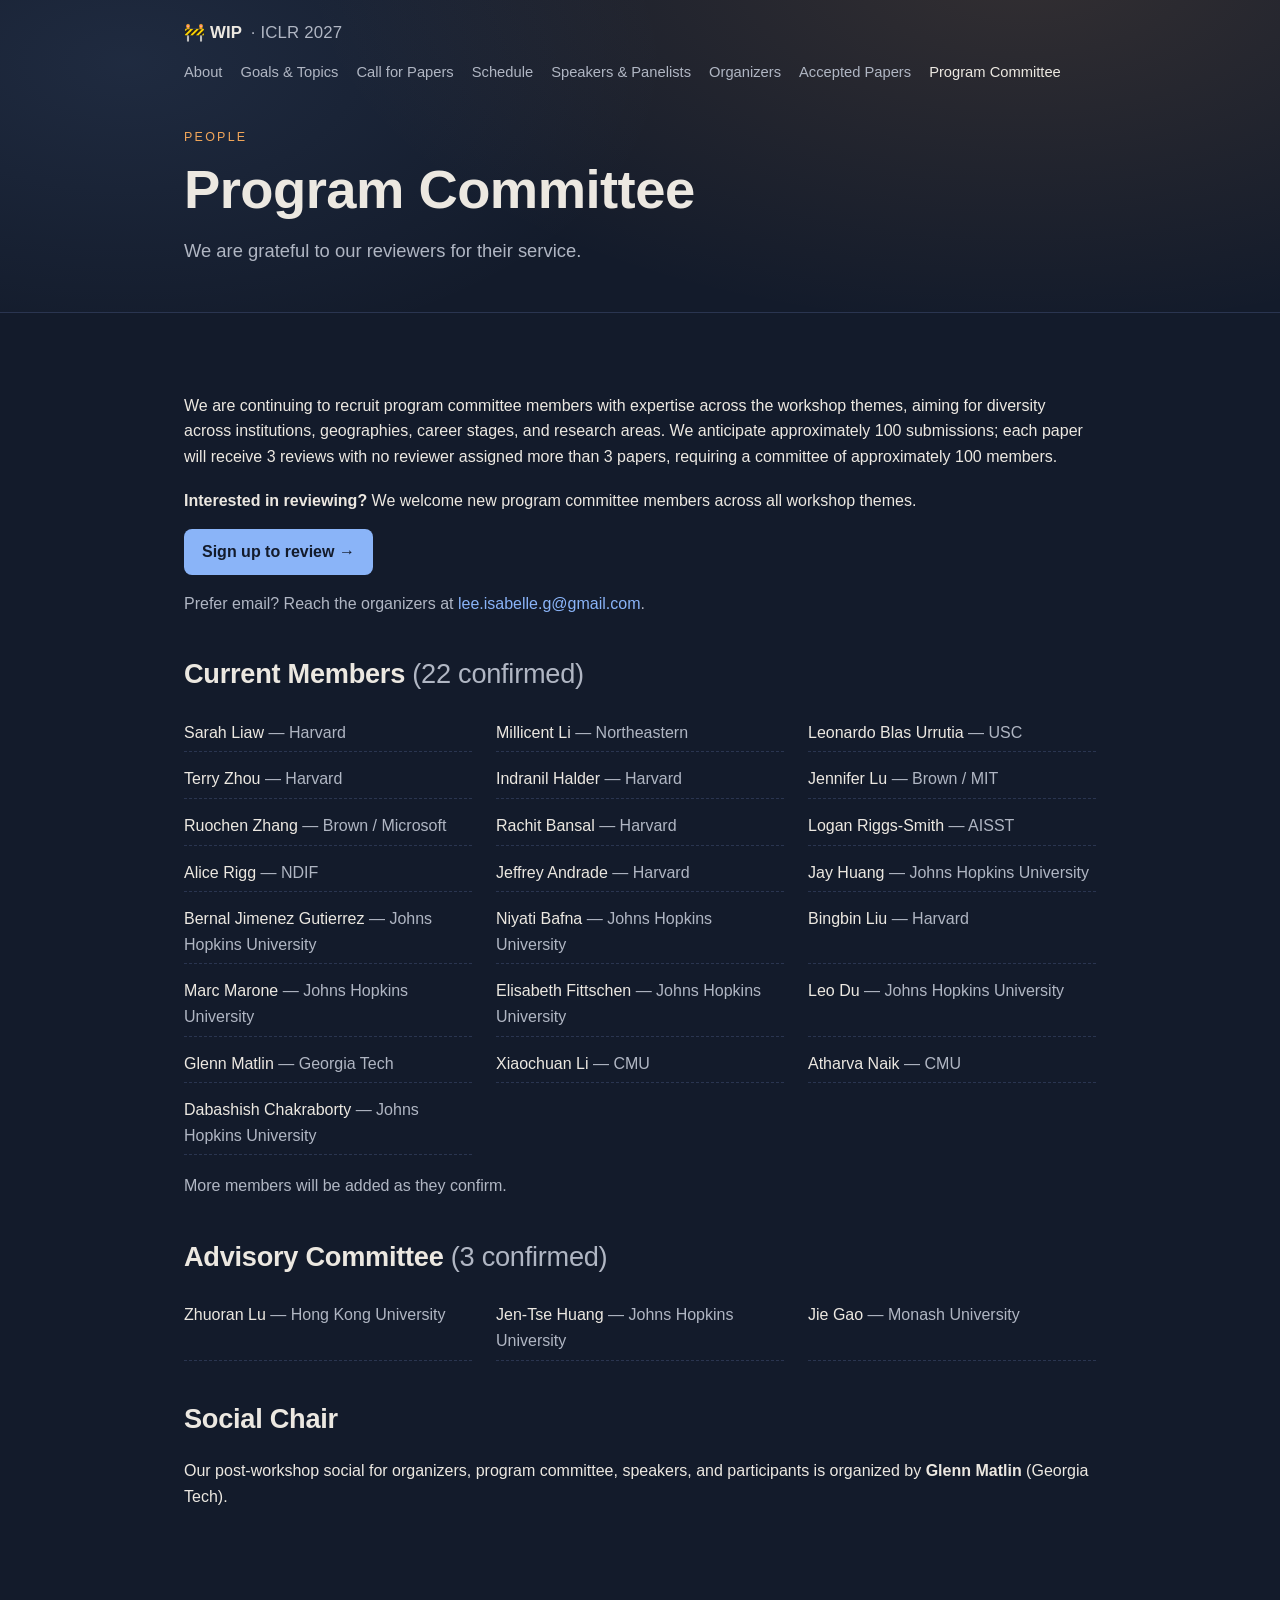
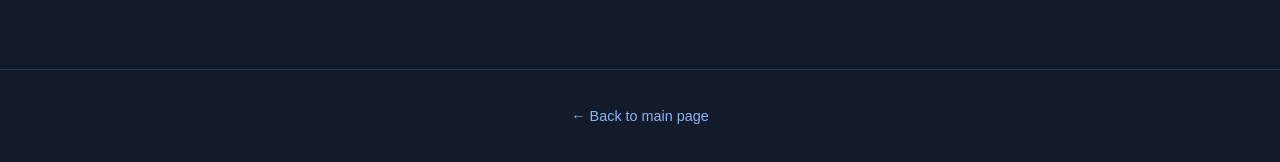
==== commit 4c94188e: "Update proposal PDF, speaker bios, and AI paper policy; add Organizers to subpage menus Co-Authored-" ====
--- a/committee.html
+++ b/committee.html
@@ -6,7 +6,7 @@
   <title>Program Committee — WIP Workshop @ ICLR 2027</title>
   <link rel="icon" type="image/svg+xml" href="assets/logos/favicon.svg" />
   <link rel="apple-touch-icon" href="assets/logos/avatar-dark-1024.png" />
-  <link rel="stylesheet" href="assets/styles.css?v=20261007" />
+  <link rel="stylesheet" href="assets/styles.css?v=20261007c" />
   <!-- Light mode disabled for now: theme is pinned to dark on <html>. To re-enable,
        restore the saved-theme script here and the #theme-toggle button. -->
 </head>
@@ -14,12 +14,16 @@
   <header class="hero compact">
     <nav class="nav">
       <a class="brand" href="index.html">🚧 WIP <span class="brand-sub">· ICLR 2027</span></a>
-      <ul class="nav-links">
+      <button class="nav-toggle" type="button" aria-expanded="false" aria-controls="nav-links" aria-label="Menu"
+        onclick="this.setAttribute('aria-expanded', this.closest('.nav').classList.toggle('open'))">☰</button>
+      <ul class="nav-links" id="nav-links"
+        onclick="if (event.target.closest('a')) { var n = this.closest('.nav'); n.classList.remove('open'); n.querySelector('.nav-toggle').setAttribute('aria-expanded', 'false'); }">
         <li><a href="index.html#about">About</a></li>
         <li><a href="index.html#goals">Goals &amp; Topics</a></li>
         <li><a href="index.html#cfp">Call for Papers</a></li>
         <li><a href="index.html#schedule">Schedule</a></li>
         <li><a href="index.html#speakers">Speakers &amp; Panelists</a></li>
+        <li><a href="index.html#organizers">Organizers</a></li>
         <li><a href="papers.html">Accepted Papers</a></li>
         <li><a href="committee.html" class="active">Program Committee</a></li>
       </ul>
--- a/assets/styles.css
+++ b/assets/styles.css
@@ -164,6 +164,9 @@
   color: var(--fg-muted);
   opacity: 0.75;
 }
+@media (max-width: 600px) {
+  .photo-credit { left: 16px; text-align: right; font-size: 0.66rem; }
+}
 /* Page content after the photo hero: frosted glass so the photo shows
    through faintly as you scroll. */
 .hero:not(.compact) ~ main,
@@ -224,9 +227,17 @@
   .hero-fog::before { animation: none; }
 }
 @media (max-width: 600px) {
-  /* Text spans the full width on phones, so fog the whole photo more evenly. */
+  /* Phones get a portrait crop that keeps the sun and Seal Rock in frame
+     (!important beats the inline desktop image on the element). */
+  .hero-photo {
+    background-image: url("hero/sf-1-mobile.jpg") !important;
+    background-position: right top;
+  }
+  /* Light fog: enough under the menu and text, but let the sun glow through. */
   .hero-fog {
-    background: linear-gradient(180deg, var(--hero-fog) 0%, var(--hero-fog) 70%, transparent 100%);
+    background:
+      linear-gradient(180deg, var(--nav-fog) 0, rgba(19, 27, 43, 0.45) 140px, transparent 230px),
+      linear-gradient(180deg, transparent 30%, var(--hero-fog) 50%, var(--hero-fog) 85%, transparent 100%);
   }
 }
 .hero.compact { padding-bottom: 24px; }
@@ -371,7 +382,7 @@
 }
 @media (max-width: 600px) {
   .hero { padding-bottom: 48px; }
-  .hero-inner { padding: 24px 14px 0; }
+  .hero-inner { padding: 6px 14px 0; }
   .nav { padding: 14px 16px; }
   .section { padding: 40px 16px; }
 
@@ -637,10 +648,12 @@
   border: 1px solid var(--border);
   border-radius: 10px;
   padding: 16px;
-  text-align: center;
-}
-.speaker .bio-details .bio { text-align: left; }
-.speaker .avatar {
+}
+.speaker, .organizer { text-align: center; }
+.speaker .bio-details .bio,
+.organizer .bio-details .bio { text-align: left; }
+.speaker .avatar,
+.organizer .avatar {
   display: block;
   width: 96px;
   height: 96px;
@@ -651,13 +664,21 @@
   border: 1px solid var(--border);
   background: var(--bg);
 }
+.site-link {
+  display: inline-flex;
+  margin-top: 8px;
+  color: var(--accent);
+  opacity: 0.85;
+  transition: opacity 0.15s;
+}
+.site-link:hover, .site-link:focus-visible { opacity: 1; }
 .speaker .name { margin: 0; font-weight: 600; }
 .speaker .affil { margin: 4px 0 0; color: var(--fg-muted); font-size: 0.9rem; }
 
 /* Organizers */
 .organizers-grid {
   display: grid;
-  grid-template-columns: repeat(auto-fit, minmax(300px, 1fr));
+  grid-template-columns: repeat(auto-fit, minmax(180px, 1fr));
   gap: 16px;
   margin-top: 16px;
 }
@@ -665,7 +686,7 @@
   background: var(--surface);
   border: 1px solid var(--border);
   border-radius: 10px;
-  padding: 18px 20px;
+  padding: 16px;
 }
 .organizer .name { margin: 0; font-weight: 600; }
 .organizer .affil { margin: 4px 0 10px; color: var(--fg-muted); font-size: 0.9rem; }
@@ -740,3 +761,65 @@
   color: var(--fg-muted);
   font-size: 0.9rem;
 }
+
+/* Phones: swap in the compact lockup (ring beside a 3-line title) so the
+   logo stays legible, and keep the hero text below it understated. */
+.logo-stacked { display: none; }
+.text-short { display: none; }
+@media (max-width: 600px) {
+  .hero-lockup .logo-light,
+  .hero-lockup .logo-dark { display: none !important; }
+  .hero-lockup .logo-stacked { display: block; width: 100%; height: auto; }
+  .hero:not(.compact) .hero-lockup { margin-bottom: 20px; padding: 14px 16px; }
+  .hero:not(.compact) .tagline { font-size: 0.76rem; line-height: 1.5; margin-bottom: 10px; }
+  .hero:not(.compact) .meta { font-size: 0.68rem; gap: 2px 12px; }
+  .hero:not(.compact) .cta-row { margin-top: 12px; }
+  .hero:not(.compact) .button { font-size: 0.72rem; padding: 5px 11px; }
+  .photo-credit { font-size: 0.6rem; text-wrap: balance; }
+  .text-full { display: none; }
+  .text-short { display: inline; }
+}
+
+/* Phones: the menu collapses behind a "Menu" button and opens as a
+   frosted dropdown over the page. */
+.nav-toggle { display: none; }
+@media (max-width: 600px) {
+  .nav { position: relative; }
+  .nav-toggle {
+    display: inline-flex;
+    align-items: center;
+    gap: 6px;
+    padding: 4px 11px;
+    font: inherit;
+    font-size: 1rem;
+    line-height: 1.4;
+    color: var(--fg);
+    background: var(--lockup-bg);
+    border: 1px solid var(--lockup-border);
+    border-radius: 999px;
+    cursor: pointer;
+    -webkit-backdrop-filter: blur(6px);
+            backdrop-filter: blur(6px);
+  }
+  .nav-links { display: none; }
+  .nav.open .nav-links {
+    display: flex;
+    flex-direction: column;
+    align-items: stretch;
+    gap: 0;
+    position: absolute;
+    top: 100%;
+    left: 16px;
+    right: 16px;
+    z-index: 10;
+    padding: 8px 16px;
+    background: var(--nav-fog);
+    border: 1px solid var(--lockup-border);
+    border-radius: 14px;
+    box-shadow: 0 12px 30px var(--lockup-shadow);
+    -webkit-backdrop-filter: blur(12px);
+            backdrop-filter: blur(12px);
+  }
+  .nav.open .nav-links a { display: block; padding: 8px 0; font-size: 0.92rem; }
+}
+}
